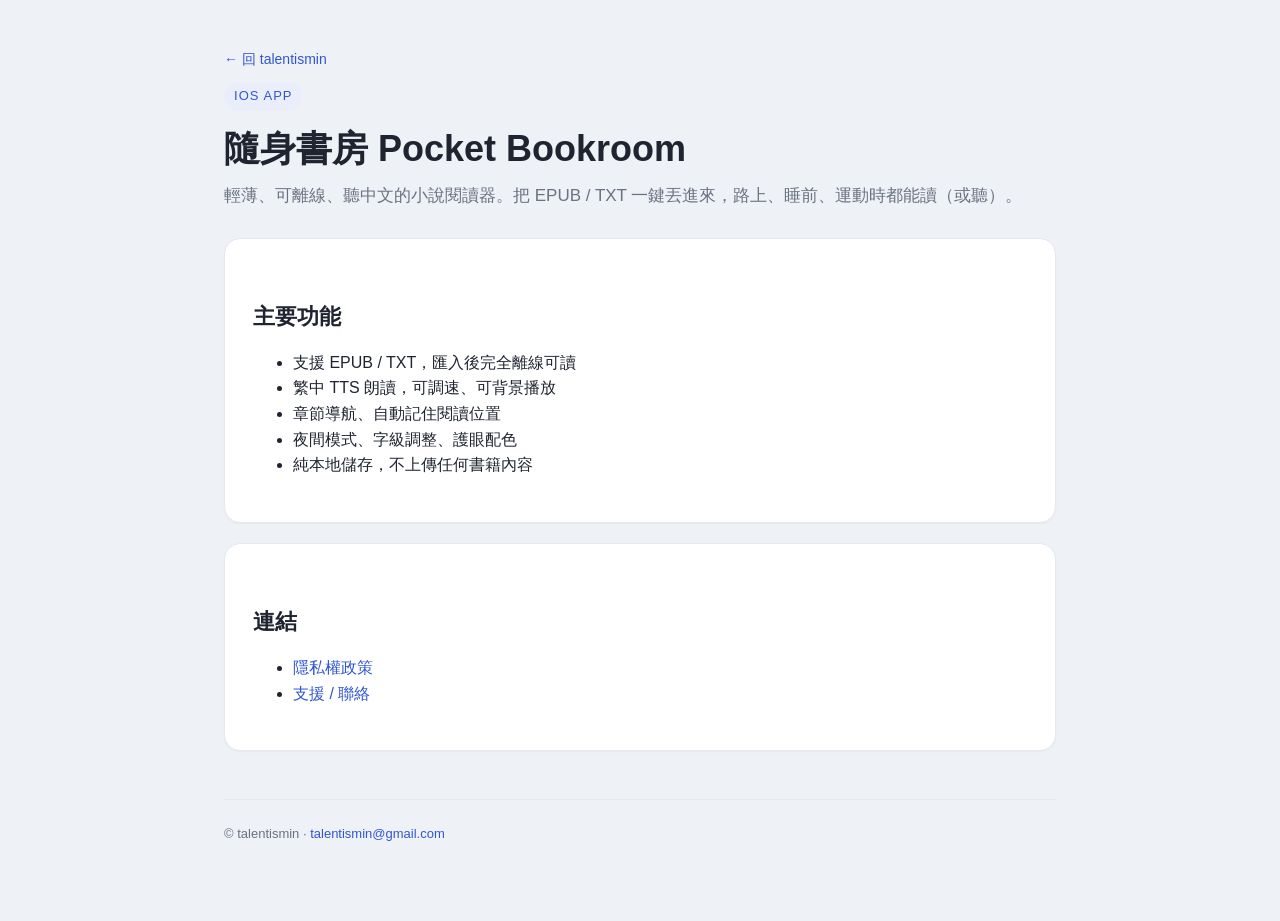
==== novalreader/index.html @ 2027cf47 "chore: initial studio site (novalreader + runninghero) Multi-app structure ready for GitHub Pages: -" ====
<!doctype html>
<html lang="zh-Hant">
<head>
<meta charset="utf-8">
<meta name="viewport" content="width=device-width, initial-scale=1">
<meta name="theme-color" content="#3056d3">
<title>隨身書房 Pocket Bookroom</title>
<link rel="stylesheet" href="/shared-assets/styles.css">
</head>
<body>
<div class="wrap">
  <p class="muted"><a href="/">← 回 talentismin</a></p>
  <span class="eyebrow">iOS App</span>
  <h1>隨身書房 Pocket Bookroom</h1>
  <p class="lede">輕薄、可離線、聽中文的小說閱讀器。把 EPUB / TXT 一鍵丟進來，路上、睡前、運動時都能讀（或聽）。</p>

  <div class="card">
    <h2>主要功能</h2>
    <ul>
      <li>支援 EPUB / TXT，匯入後完全離線可讀</li>
      <li>繁中 TTS 朗讀，可調速、可背景播放</li>
      <li>章節導航、自動記住閱讀位置</li>
      <li>夜間模式、字級調整、護眼配色</li>
      <li>純本地儲存，不上傳任何書籍內容</li>
    </ul>
  </div>

  <div class="card">
    <h2>連結</h2>
    <ul>
      <li><a href="/novalreader/privacy-policy.html">隱私權政策</a></li>
      <li><a href="/novalreader/support.html">支援 / 聯絡</a></li>
    </ul>
  </div>

  <p class="footer">
    © talentismin · <a href="mailto:talentismin@gmail.com">talentismin@gmail.com</a>
  </p>
</div>
</body>
</html>
---- shared-assets/styles.css ----
/* Studio shared styles — load via <link rel="stylesheet" href="/shared-assets/styles.css"> */

:root {
  --bg: #eef1f6;
  --card: #ffffff;
  --ink: #1f2430;
  --muted: #6b7280;
  --accent: #3056d3;
  --accent-soft: #eaeefb;
  --line: #e6e8ee;
  --radius: 16px;
}

@media (prefers-color-scheme: dark) {
  :root {
    --bg: #0e1116;
    --card: #161b22;
    --ink: #e6e8ee;
    --muted: #98a2b3;
    --accent: #6e8cff;
    --accent-soft: #1a2240;
    --line: #232a36;
  }
}

* {
  box-sizing: border-box;
}

html,
body {
  margin: 0;
  padding: 0;
  background: var(--bg);
  color: var(--ink);
  font-family: -apple-system, BlinkMacSystemFont, "Segoe UI", "PingFang TC",
    "Microsoft JhengHei", "Helvetica Neue", Arial, sans-serif;
  line-height: 1.6;
  -webkit-font-smoothing: antialiased;
}

.wrap {
  max-width: 880px;
  margin: 0 auto;
  padding: 48px 24px 64px;
}

.eyebrow {
  display: inline-block;
  font-size: 13px;
  letter-spacing: 0.08em;
  text-transform: uppercase;
  color: var(--accent);
  background: var(--accent-soft);
  padding: 4px 10px;
  border-radius: 999px;
  margin-bottom: 16px;
}

h1 {
  font-size: 36px;
  margin: 0 0 12px;
  line-height: 1.2;
}

h2 {
  font-size: 22px;
  margin: 32px 0 12px;
}

h3 {
  font-size: 17px;
  margin: 20px 0 8px;
}

p {
  color: var(--ink);
  margin: 0 0 12px;
}

.lede {
  color: var(--muted);
  font-size: 17px;
  margin-bottom: 28px;
}

.card {
  background: var(--card);
  border-radius: var(--radius);
  padding: 28px;
  border: 1px solid var(--line);
  box-shadow: 0 1px 2px rgba(0, 0, 0, 0.04);
  margin-bottom: 20px;
}

.muted {
  color: var(--muted);
  font-size: 14px;
}

a {
  color: var(--accent);
  text-decoration: none;
}

a:hover {
  text-decoration: underline;
}

.app-grid {
  display: grid;
  grid-template-columns: repeat(auto-fit, minmax(240px, 1fr));
  gap: 16px;
  margin-top: 24px;
}

.app-card {
  background: var(--card);
  border-radius: var(--radius);
  padding: 24px;
  border: 1px solid var(--line);
  display: flex;
  flex-direction: column;
  gap: 10px;
  transition: transform 0.15s ease, box-shadow 0.15s ease;
}

.app-card:hover {
  transform: translateY(-2px);
  box-shadow: 0 8px 24px rgba(48, 86, 211, 0.12);
}

.app-card h3 {
  margin: 0;
  font-size: 20px;
}

.app-card .tagline {
  color: var(--muted);
  font-size: 14px;
  flex: 1;
}

.app-card .links {
  display: flex;
  gap: 12px;
  font-size: 13px;
  margin-top: 8px;
  border-top: 1px solid var(--line);
  padding-top: 12px;
}

.footer {
  margin-top: 48px;
  padding-top: 24px;
  border-top: 1px solid var(--line);
  color: var(--muted);
  font-size: 13px;
}

.todo {
  background: #fff7ed;
  border: 1px solid #fdba74;
  color: #9a3412;
  padding: 12px 16px;
  border-radius: 12px;
  font-size: 14px;
  margin-bottom: 24px;
}

@media (prefers-color-scheme: dark) {
  .todo {
    background: #382b1e;
    border-color: #b45309;
    color: #fdba74;
  }
}
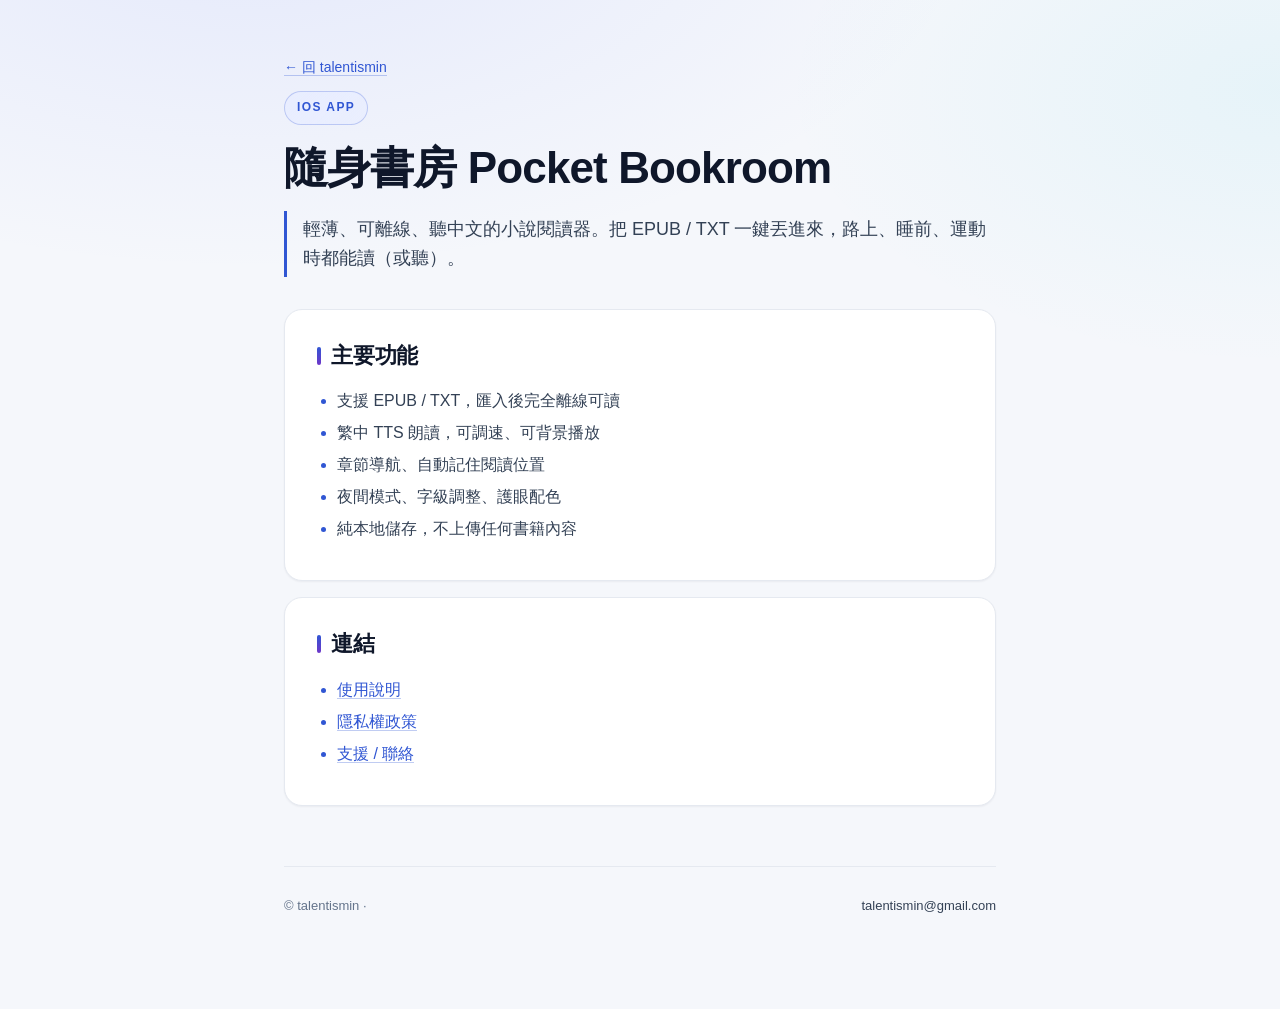
==== commit 5dd3fa23: "feat(novalreader): 新增使用說明頁 help.html 完整功能與操作說明（匯入/閱讀/工具列/朗讀/書籤/搜尋/Wi-Fi 傳書/ 電腦閱讀模式/簡繁/免費版對照/FAQ），沿用共" ====
--- a/novalreader/index.html
+++ b/novalreader/index.html
@@ -28,6 +28,7 @@
   <div class="card">
     <h2>連結</h2>
     <ul>
+      <li><a href="/novalreader/help.html">使用說明</a></li>
       <li><a href="/novalreader/privacy-policy.html">隱私權政策</a></li>
       <li><a href="/novalreader/support.html">支援 / 聯絡</a></li>
     </ul>
--- a/shared-assets/styles.css
+++ b/shared-assets/styles.css
@@ -1,177 +1,623 @@
-/* Studio shared styles — load via <link rel="stylesheet" href="/shared-assets/styles.css"> */
+/* talentismin studio — shared stylesheet
+ * 適用：index.html / <app>/index.html / <app>/privacy-policy.html / <app>/support.html
+ */
 
 :root {
-  --bg: #eef1f6;
+  /* Light palette */
+  --bg: #f5f7fb;
+  --bg-grad: radial-gradient(1200px 600px at 20% -10%, rgba(108, 132, 255, 0.12), transparent 60%),
+              radial-gradient(900px 500px at 100% 10%, rgba(58, 200, 220, 0.08), transparent 55%);
   --card: #ffffff;
-  --ink: #1f2430;
-  --muted: #6b7280;
+  --card-soft: #fbfcfe;
+  --ink: #0f172a;
+  --ink-soft: #334155;
+  --muted: #64748b;
   --accent: #3056d3;
-  --accent-soft: #eaeefb;
-  --line: #e6e8ee;
-  --radius: 16px;
+  --accent-2: #6e36c9;
+  --accent-soft: #e8edff;
+  --line: #e5e9f0;
+  --line-strong: #cbd2dd;
+  --shadow-sm: 0 1px 2px rgba(15, 23, 42, 0.05);
+  --shadow-md: 0 6px 24px rgba(48, 86, 211, 0.08);
+  --shadow-lg: 0 20px 50px rgba(48, 86, 211, 0.18);
+  --radius: 18px;
+  --radius-sm: 12px;
+  --radius-pill: 999px;
+  --content-w: 760px;
+  --content-w-wide: 960px;
 }
 
 @media (prefers-color-scheme: dark) {
   :root {
-    --bg: #0e1116;
-    --card: #161b22;
-    --ink: #e6e8ee;
-    --muted: #98a2b3;
-    --accent: #6e8cff;
+    --bg: #0a0d14;
+    --bg-grad: radial-gradient(1200px 600px at 20% -10%, rgba(108, 132, 255, 0.18), transparent 60%),
+                radial-gradient(900px 500px at 100% 10%, rgba(58, 200, 220, 0.10), transparent 55%);
+    --card: #121823;
+    --card-soft: #161d2a;
+    --ink: #e7ecf3;
+    --ink-soft: #b6c0cf;
+    --muted: #8b97a8;
+    --accent: #8da7ff;
+    --accent-2: #b58bff;
     --accent-soft: #1a2240;
-    --line: #232a36;
+    --line: #1d2533;
+    --line-strong: #2a3447;
+    --shadow-sm: 0 1px 2px rgba(0, 0, 0, 0.4);
+    --shadow-md: 0 8px 30px rgba(0, 0, 0, 0.5);
+    --shadow-lg: 0 24px 60px rgba(0, 0, 0, 0.6);
   }
 }
+
+/* ----- Reset ----- */
 
 * {
   box-sizing: border-box;
 }
 
-html,
+html {
+  -webkit-text-size-adjust: 100%;
+  scroll-behavior: smooth;
+}
+
 body {
   margin: 0;
-  padding: 0;
   background: var(--bg);
-  color: var(--ink);
-  font-family: -apple-system, BlinkMacSystemFont, "Segoe UI", "PingFang TC",
-    "Microsoft JhengHei", "Helvetica Neue", Arial, sans-serif;
-  line-height: 1.6;
+  background-image: var(--bg-grad);
+  background-attachment: fixed;
+  color: var(--ink);
+  font-family: -apple-system, BlinkMacSystemFont, "SF Pro Text", "Inter",
+    "Segoe UI", "PingFang TC", "Noto Sans CJK TC", "Microsoft JhengHei",
+    "Helvetica Neue", Arial, sans-serif;
+  font-size: 16px;
+  line-height: 1.65;
   -webkit-font-smoothing: antialiased;
-}
+  -moz-osx-font-smoothing: grayscale;
+}
+
+img {
+  max-width: 100%;
+  display: block;
+}
+
+/* ----- Layout ----- */
 
 .wrap {
-  max-width: 880px;
+  max-width: var(--content-w);
   margin: 0 auto;
-  padding: 48px 24px 64px;
-}
+  padding: 56px 24px 80px;
+}
+
+.wrap.wide {
+  max-width: var(--content-w-wide);
+}
+
+/* ----- Breadcrumb / back link ----- */
+
+.crumb {
+  display: inline-flex;
+  align-items: center;
+  gap: 6px;
+  font-size: 13px;
+  color: var(--muted);
+  text-decoration: none;
+  padding: 6px 12px;
+  border: 1px solid var(--line);
+  border-radius: var(--radius-pill);
+  background: var(--card);
+  margin-bottom: 24px;
+  transition: border-color 0.15s ease, color 0.15s ease, transform 0.15s ease;
+}
+
+.crumb:hover {
+  color: var(--accent);
+  border-color: var(--line-strong);
+  transform: translateX(-2px);
+  text-decoration: none;
+}
+
+.crumb::before {
+  content: "←";
+  font-weight: 600;
+}
+
+/* ----- Eyebrow / kicker ----- */
 
 .eyebrow {
   display: inline-block;
-  font-size: 13px;
-  letter-spacing: 0.08em;
+  font-size: 12px;
+  font-weight: 600;
+  letter-spacing: 0.12em;
   text-transform: uppercase;
   color: var(--accent);
-  background: var(--accent-soft);
-  padding: 4px 10px;
-  border-radius: 999px;
-  margin-bottom: 16px;
-}
+  background: linear-gradient(135deg, var(--accent-soft), color-mix(in srgb, var(--accent-soft) 70%, transparent));
+  padding: 6px 12px;
+  border-radius: var(--radius-pill);
+  margin-bottom: 18px;
+  border: 1px solid color-mix(in srgb, var(--accent) 25%, transparent);
+}
+
+/* ----- Typography ----- */
 
 h1 {
-  font-size: 36px;
+  font-size: clamp(32px, 5vw, 44px);
+  line-height: 1.15;
+  letter-spacing: -0.02em;
   margin: 0 0 12px;
-  line-height: 1.2;
+  font-weight: 700;
+  color: var(--ink);
+}
+
+h1.gradient {
+  background: linear-gradient(135deg, var(--accent), var(--accent-2));
+  -webkit-background-clip: text;
+  background-clip: text;
+  color: transparent;
 }
 
 h2 {
   font-size: 22px;
-  margin: 32px 0 12px;
+  font-weight: 650;
+  margin: 36px 0 14px;
+  letter-spacing: -0.01em;
+  color: var(--ink);
+  display: flex;
+  align-items: baseline;
+  gap: 10px;
+}
+
+h2::before {
+  content: "";
+  width: 4px;
+  height: 18px;
+  background: linear-gradient(180deg, var(--accent), var(--accent-2));
+  border-radius: 2px;
+  display: inline-block;
+  flex-shrink: 0;
+  align-self: center;
 }
 
 h3 {
-  font-size: 17px;
-  margin: 20px 0 8px;
+  font-size: 16px;
+  font-weight: 600;
+  margin: 22px 0 6px;
+  color: var(--ink);
 }
 
 p {
-  color: var(--ink);
   margin: 0 0 12px;
+  color: var(--ink-soft);
+}
+
+ul {
+  padding-left: 1.25em;
+  margin: 0.6em 0;
+  color: var(--ink-soft);
+}
+
+li {
+  margin: 0.35em 0;
+}
+
+li::marker {
+  color: var(--accent);
+}
+
+strong {
+  font-weight: 650;
+  color: var(--ink);
+}
+
+a {
+  color: var(--accent);
+  text-decoration: none;
+  border-bottom: 1px solid color-mix(in srgb, var(--accent) 30%, transparent);
+  transition: border-color 0.15s ease;
+}
+
+a:hover {
+  border-bottom-color: var(--accent);
 }
 
 .lede {
+  font-size: 18px;
+  color: var(--ink-soft);
+  border-left: 3px solid var(--accent);
+  padding: 4px 0 4px 16px;
+  margin: 18px 0 32px;
+  line-height: 1.6;
+}
+
+.meta {
+  display: inline-flex;
+  align-items: center;
+  gap: 10px;
+  font-size: 13px;
   color: var(--muted);
-  font-size: 17px;
   margin-bottom: 28px;
 }
 
+.meta .dot {
+  width: 4px;
+  height: 4px;
+  border-radius: 50%;
+  background: var(--muted);
+}
+
+.muted {
+  color: var(--muted);
+  font-size: 14px;
+}
+
+/* ----- Cards ----- */
+
 .card {
+  background: var(--card);
+  border-radius: var(--radius);
+  padding: 28px 32px;
+  border: 1px solid var(--line);
+  box-shadow: var(--shadow-sm);
+  margin-bottom: 18px;
+  transition: border-color 0.2s ease, box-shadow 0.2s ease;
+}
+
+.card:hover {
+  border-color: var(--line-strong);
+}
+
+.card h2:first-child {
+  margin-top: 0;
+}
+
+.card h3:first-child {
+  margin-top: 0;
+}
+
+.card + .card {
+  margin-top: -2px;
+}
+
+/* ----- App grid (landing) ----- */
+
+.app-grid {
+  display: grid;
+  grid-template-columns: repeat(auto-fit, minmax(260px, 1fr));
+  gap: 18px;
+  margin: 28px 0 8px;
+}
+
+.app-card {
+  position: relative;
+  display: flex;
+  flex-direction: column;
+  gap: 12px;
   background: var(--card);
   border-radius: var(--radius);
   padding: 28px;
   border: 1px solid var(--line);
-  box-shadow: 0 1px 2px rgba(0, 0, 0, 0.04);
-  margin-bottom: 20px;
-}
-
-.muted {
-  color: var(--muted);
-  font-size: 14px;
-}
-
-a {
-  color: var(--accent);
+  color: var(--ink);
   text-decoration: none;
-}
-
-a:hover {
-  text-decoration: underline;
-}
-
-.app-grid {
-  display: grid;
-  grid-template-columns: repeat(auto-fit, minmax(240px, 1fr));
-  gap: 16px;
-  margin-top: 24px;
-}
-
-.app-card {
-  background: var(--card);
-  border-radius: var(--radius);
-  padding: 24px;
-  border: 1px solid var(--line);
-  display: flex;
-  flex-direction: column;
-  gap: 10px;
-  transition: transform 0.15s ease, box-shadow 0.15s ease;
+  overflow: hidden;
+  transition: transform 0.2s ease, box-shadow 0.2s ease, border-color 0.2s ease;
+  border-bottom: 0 !important;
+}
+
+.app-card::before {
+  content: "";
+  position: absolute;
+  inset: 0;
+  background: linear-gradient(135deg, color-mix(in srgb, var(--accent) 6%, transparent), transparent 60%);
+  opacity: 0;
+  transition: opacity 0.2s ease;
+  pointer-events: none;
 }
 
 .app-card:hover {
-  transform: translateY(-2px);
-  box-shadow: 0 8px 24px rgba(48, 86, 211, 0.12);
+  transform: translateY(-3px);
+  box-shadow: var(--shadow-md);
+  border-color: color-mix(in srgb, var(--accent) 30%, var(--line));
+  text-decoration: none;
+}
+
+.app-card:hover::before {
+  opacity: 1;
 }
 
 .app-card h3 {
   margin: 0;
-  font-size: 20px;
+  font-size: 19px;
+  font-weight: 650;
+  color: var(--ink);
 }
 
 .app-card .tagline {
   color: var(--muted);
-  font-size: 14px;
+  font-size: 14.5px;
+  line-height: 1.55;
   flex: 1;
+  margin: 0;
 }
 
 .app-card .links {
   display: flex;
-  gap: 12px;
+  gap: 14px;
   font-size: 13px;
-  margin-top: 8px;
-  border-top: 1px solid var(--line);
-  padding-top: 12px;
-}
+  margin-top: 10px;
+  padding-top: 14px;
+  border-top: 1px dashed var(--line);
+  color: var(--muted);
+}
+
+.app-card .links span {
+  color: var(--accent);
+  font-weight: 500;
+}
+
+.app-card .arrow {
+  position: absolute;
+  top: 24px;
+  right: 24px;
+  width: 28px;
+  height: 28px;
+  border-radius: 50%;
+  display: inline-flex;
+  align-items: center;
+  justify-content: center;
+  color: var(--accent);
+  background: var(--accent-soft);
+  font-size: 13px;
+  font-weight: 600;
+  transition: transform 0.2s ease;
+}
+
+.app-card:hover .arrow {
+  transform: translate(3px, -3px);
+}
+
+/* ----- Feature list (product pages) ----- */
+
+.feature-list {
+  list-style: none;
+  padding: 0;
+  margin: 8px 0 0;
+}
+
+.feature-list li {
+  position: relative;
+  padding: 10px 0 10px 28px;
+  border-bottom: 1px solid var(--line);
+  color: var(--ink-soft);
+}
+
+.feature-list li:last-child {
+  border-bottom: 0;
+}
+
+.feature-list li::before {
+  content: "✓";
+  position: absolute;
+  left: 0;
+  top: 50%;
+  transform: translateY(-50%);
+  width: 18px;
+  height: 18px;
+  border-radius: 50%;
+  background: linear-gradient(135deg, var(--accent), var(--accent-2));
+  color: white;
+  font-size: 11px;
+  font-weight: 700;
+  display: inline-flex;
+  align-items: center;
+  justify-content: center;
+}
+
+/* ----- Stats / numbers row (optional product hero) ----- */
+
+.stats {
+  display: grid;
+  grid-template-columns: repeat(auto-fit, minmax(140px, 1fr));
+  gap: 14px;
+  margin: 24px 0 32px;
+}
+
+.stat {
+  background: var(--card-soft);
+  border: 1px solid var(--line);
+  border-radius: var(--radius-sm);
+  padding: 16px;
+  text-align: center;
+}
+
+.stat .num {
+  font-size: 24px;
+  font-weight: 700;
+  background: linear-gradient(135deg, var(--accent), var(--accent-2));
+  -webkit-background-clip: text;
+  background-clip: text;
+  color: transparent;
+}
+
+.stat .lab {
+  font-size: 12px;
+  color: var(--muted);
+  letter-spacing: 0.04em;
+  text-transform: uppercase;
+  margin-top: 4px;
+}
+
+/* ----- FAQ ----- */
+
+.faq h3 {
+  position: relative;
+  padding-left: 20px;
+  margin: 26px 0 6px;
+  color: var(--accent);
+  font-size: 15.5px;
+}
+
+.faq h3::before {
+  content: "Q";
+  position: absolute;
+  left: 0;
+  top: 1px;
+  width: 14px;
+  height: 14px;
+  border-radius: 4px;
+  background: var(--accent);
+  color: white;
+  font-size: 10px;
+  font-weight: 700;
+  display: inline-flex;
+  align-items: center;
+  justify-content: center;
+}
+
+.faq h3 + p {
+  padding-left: 20px;
+  position: relative;
+}
+
+.faq h3 + p::before {
+  content: "A";
+  position: absolute;
+  left: 0;
+  top: 3px;
+  width: 14px;
+  height: 14px;
+  border-radius: 4px;
+  background: var(--line);
+  color: var(--ink-soft);
+  font-size: 10px;
+  font-weight: 700;
+  display: inline-flex;
+  align-items: center;
+  justify-content: center;
+}
+
+/* ----- Callout / note box ----- */
+
+.note {
+  background: var(--accent-soft);
+  border-left: 3px solid var(--accent);
+  border-radius: var(--radius-sm);
+  padding: 14px 18px;
+  font-size: 14px;
+  color: var(--ink-soft);
+  margin: 14px 0;
+}
+
+.note strong {
+  color: var(--ink);
+}
+
+.summary {
+  background: linear-gradient(135deg, var(--accent-soft), color-mix(in srgb, var(--accent-soft) 60%, transparent));
+  border: 1px solid color-mix(in srgb, var(--accent) 25%, transparent);
+  border-radius: var(--radius-sm);
+  padding: 18px 20px;
+  font-size: 14px;
+  color: var(--ink-soft);
+  line-height: 1.7;
+  margin: 18px 0;
+}
+
+.summary strong {
+  color: var(--accent);
+  text-transform: uppercase;
+  letter-spacing: 0.08em;
+  font-size: 12px;
+  display: block;
+  margin-bottom: 6px;
+}
+
+/* ----- Tables ----- */
+
+.table-wrap {
+  overflow-x: auto;
+  margin: 16px 0;
+  border-radius: var(--radius-sm);
+  border: 1px solid var(--line);
+}
+
+table {
+  width: 100%;
+  border-collapse: collapse;
+  font-size: 14.5px;
+}
+
+th,
+td {
+  padding: 12px 16px;
+  text-align: left;
+  vertical-align: top;
+  border-bottom: 1px solid var(--line);
+  color: var(--ink-soft);
+}
+
+th {
+  background: var(--card-soft);
+  color: var(--ink);
+  font-weight: 600;
+  font-size: 13px;
+  letter-spacing: 0.02em;
+}
+
+tr:last-child td {
+  border-bottom: 0;
+}
+
+/* ----- Footer ----- */
 
 .footer {
-  margin-top: 48px;
-  padding-top: 24px;
+  margin-top: 60px;
+  padding-top: 28px;
   border-top: 1px solid var(--line);
   color: var(--muted);
   font-size: 13px;
-}
-
-.todo {
-  background: #fff7ed;
-  border: 1px solid #fdba74;
-  color: #9a3412;
-  padding: 12px 16px;
-  border-radius: 12px;
-  font-size: 14px;
-  margin-bottom: 24px;
-}
-
-@media (prefers-color-scheme: dark) {
-  .todo {
-    background: #382b1e;
-    border-color: #b45309;
-    color: #fdba74;
+  display: flex;
+  flex-wrap: wrap;
+  gap: 14px;
+  align-items: center;
+  justify-content: space-between;
+}
+
+.footer .copyright {
+  font-family: ui-monospace, SFMono-Regular, "SF Mono", Menlo, monospace;
+  font-size: 12px;
+  letter-spacing: 0.02em;
+}
+
+.footer a {
+  color: var(--ink-soft);
+  border-bottom-color: transparent;
+}
+
+.footer a:hover {
+  color: var(--accent);
+  border-bottom-color: var(--accent);
+}
+
+/* ----- Mobile ----- */
+
+@media (max-width: 640px) {
+  .wrap {
+    padding: 32px 18px 56px;
   }
-}
+
+  .card {
+    padding: 22px;
+  }
+
+  h2 {
+    font-size: 19px;
+    margin-top: 28px;
+  }
+
+  .lede {
+    font-size: 16px;
+  }
+
+  .app-card .arrow {
+    top: 20px;
+    right: 20px;
+  }
+}
